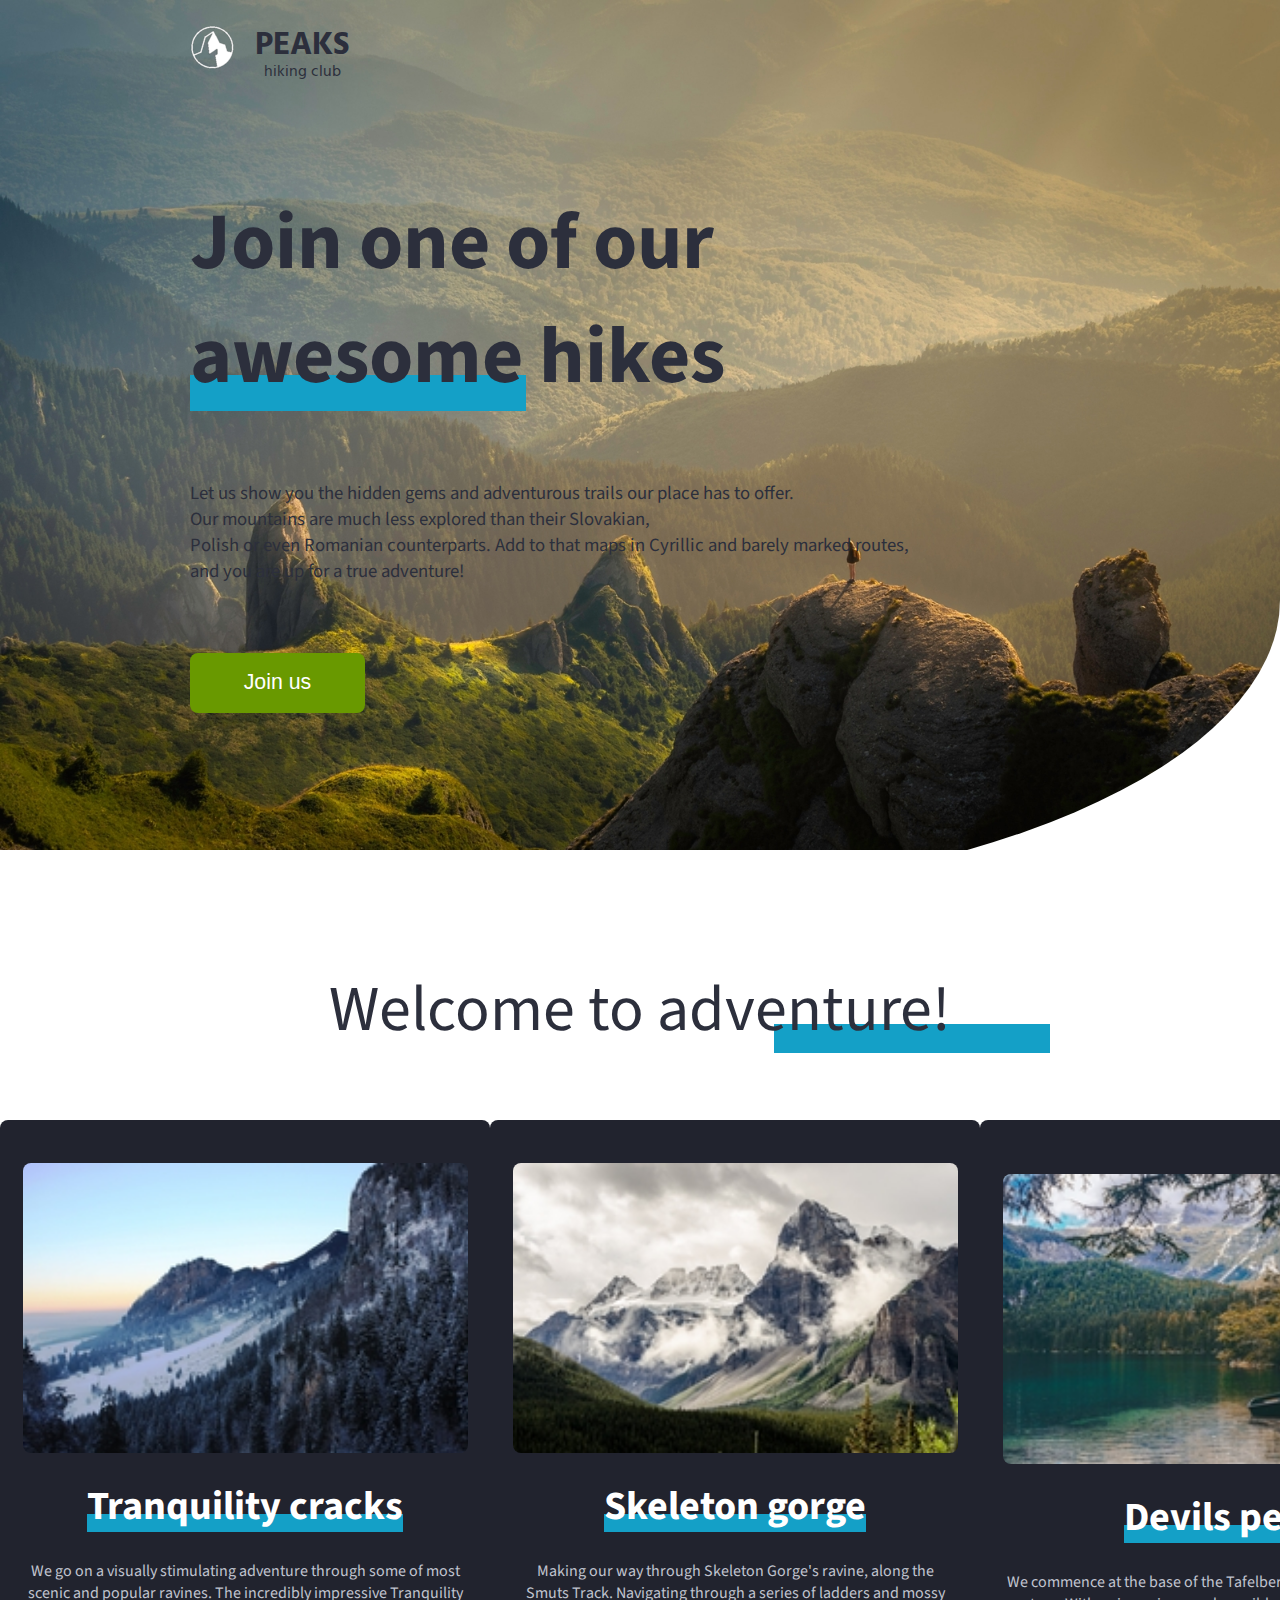
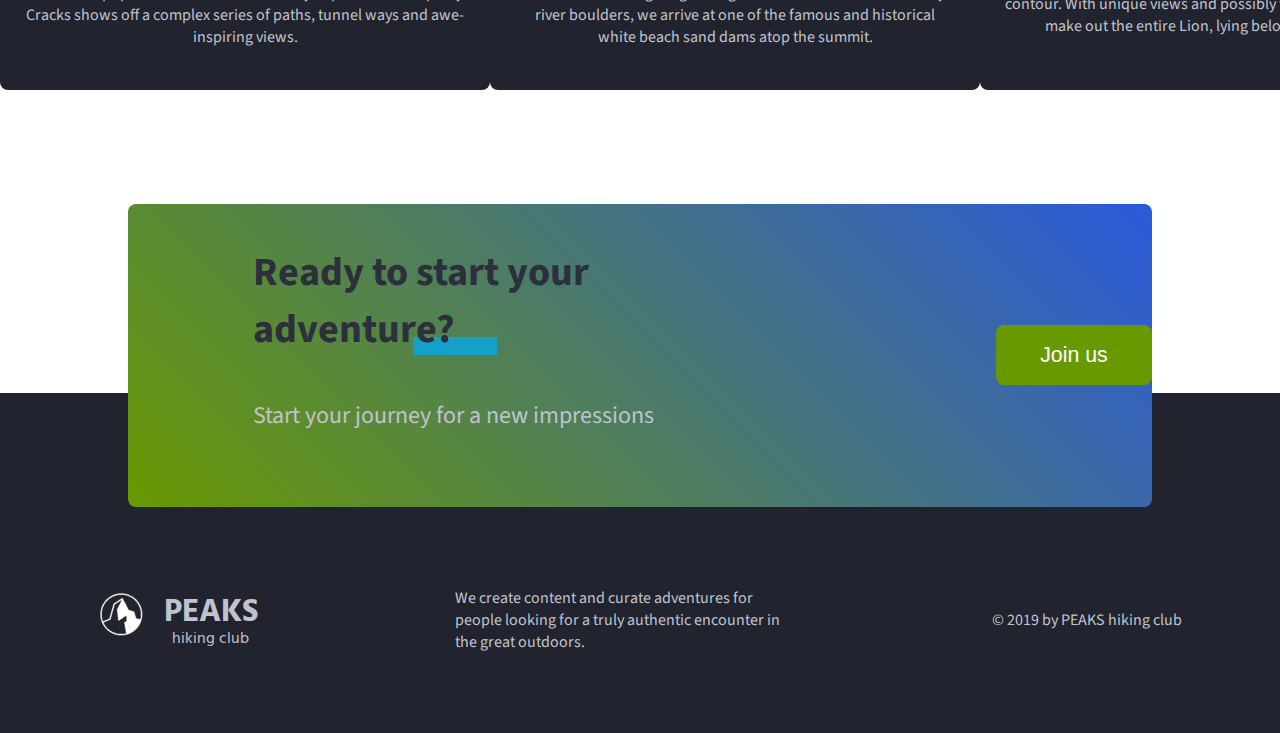
==== HM3/index.html @ 294e7fa9 "done day theme" ====
<!DOCTYPE html>
<html lang="en">

  <head>
    <meta charset="UTF-8">
    <meta name="viewport" content="width=device-width, initial-scale=1.0">
    <meta http-equiv="X-UA-Compatible" content="ie=edge">
    <link href="https://fonts.googleapis.com/css?family=Hind:400,600%7CSource+Sans+Pro:400,600,700%7CFresca" rel="stylesheet"/>

    <!-- Styles should be switched here: -->

    <link rel="stylesheet" type="text/css" href="css/style1.css">
<!--     <link rel="stylesheet" type="text/css" href="css/style2.css">-->

    <title>PEAKS hiking club</title>
  </head>

  <body>
    <header class="header">
      <div class="header-wrap">
        <div class="landing-logo">
          <img src="img/m-logo.png" alt="logo" />
          <p>PEAKS<span>hiking club</span></p>
        </div>
        <p class="header_heading">
          Join one of our awesome hikes
        </p>
        <p class="header_text">
          Let us show you the hidden gems and adventurous trails our place has to offer.
          Our mountains are much less explored than their Slovakian,
          Polish or even Romanian counterparts. Add to that maps in Cyrillic and barely marked routes,
          and you are up for a true adventure!
        </p>
        <button class="header_button">Join us</button>
      </div>
    </header>
    <main class="section">
      <p class="section_text">
        Welcome to adventure!
      </p>
      <div class="section_card_wrap">
        <div class="section_card">
          <img class="section_card_img"
               src="img/m-1.jpg"
               alt="experts"/>
          <p class="section_card_heading">
            Tranquility cracks
            <span class="section_card_underline"></span>
          </p>
          <p class="section_card_text">
            We go on a visually stimulating adventure through some of most scenic and popular ravines.
            The incredibly impressive Tranquility Cracks shows off a complex series of paths, tunnel ways and awe-inspiring views.
          </p>
        </div>
        <div class="section_card">
          <img class="section_card_img"
               src="img/m-2.jpg"
               alt="content formats"/>
          <p class="section_card_heading">
            Skeleton gorge
            <span class="section_card_underline"></span>
          </p>
          <p class="section_card_text">
            Making our way through Skeleton Gorge's ravine, along the Smuts Track.
            Navigating through a series of ladders and mossy river boulders, we arrive at one of the famous and historical white beach sand dams atop the summit.
          </p>
        </div>
        <div class="section_card">
          <img class="section_card_img"
               src="img/m-3.jpg"
               alt="certificate"/>
          <p class="section_card_heading">
            Devils peak
            <span class="section_card_underline"></span>
          </p>
          <p class="section_card_text">
            We commence at the base of the Tafelberg start point walking the contour.
            With unique views and possibly the best vantage point to make out the entire Lion, lying below Table Mountain.
          </p>
        </div>
      </div>
      <div class="section_banner">
        <div class="section_banner_text_wrap">
          <p class="section_banner_heading">
            Ready to start your adventure?
          </p>
          <p class="section_banner_text">
            Start your journey for a new impressions
          </p>
        </div>
        <button class="section_banner_button">Join us</button>
      </div>
    </main>
    <footer class="footer">
      <div class="footer-wrap">
        <div class="footer_logo landing-logo">
          <img src="img/m-logo.png" alt="logo" />
          <p>PEAKS<span>hiking club</span></p>
        </div>
        <p class="footer_text">
          We create content  and curate adventures for  people looking for a truly authentic encounter in the great outdoors.
        </p>
        <span class="footer-cr">
          &copy; 2019 by PEAKS hiking club
        </span>
      </div>
    </footer>
  </body>

</html>
---- HM3/css/style1.css ----
body {
  color: #2c2f3c;
  font-family: "Source Sans Pro", sans-serif;
  margin: 0; }

.landing-logo {
  font-family: "Hind", sans-serif;
  display: flex; }
  .landing-logo img {
    max-width: 45px;
    max-height: 45px;
    margin-top: 25px; }
  .landing-logo p {
    font-size: 24pt;
    padding-left: 20px;
    margin-top: 20px;
    font-weight: bold; }
    .landing-logo p span {
      font-weight: normal;
      line-height: 0.2em;
      font-size: 12pt;
      text-align: center;
      display: block; }

header {
  background: url(../img/m-h-day.jpg) no-repeat;
  background-size: 100%;
  height: 100vh;
  border-radius: 0 0 700px/300px 0; }
  header .header-wrap {
    margin-left: 190px; }
    header .header-wrap .header_heading {
      font-weight: bold;
      width: 600px;
      font-size: 60pt;
      margin-bottom: 0.5em;
      position: relative;
      z-index: 0; }
    header .header-wrap .header_heading::after {
      content: "";
      height: 0.45em;
      background: #14a0c7;
      position: absolute;
      bottom: 3px;
      left: 0;
      z-index: -1;
      width: 4.2em; }
    header .header-wrap .header_text {
      white-space: pre-line;
      font-size: 14pt; }
    header .header-wrap .header_button {
      background-color: #699900;
      border: #699900;
      color: #ffffff;
      height: 60px;
      width: 175px;
      border-radius: 8px;
      font-size: 16pt;
      margin-top: 50px; }
      header .header-wrap .header_button:hover {
        background-color: #8ccc00; }
      header .header-wrap .header_button:active {
        background-color: #7bb300; }

main .section_text {
  text-align: center;
  font-size: 48pt;
  position: relative; }
  main .section_text::after {
    content: "";
    height: 0.45em;
    background: #14a0c7;
    position: absolute;
    bottom: 3px;
    left: 12.1em;
    z-index: -1;
    width: 4.3em; }
main .section_card_wrap {
  display: flex;
  justify-content: space-around;
  text-align: center; }
  main .section_card_wrap .section_card {
    background-color: #21232e;
    border-radius: 8px;
    width: 490px;
    height: 570px;
    display: flex;
    flex-direction: column;
    justify-content: center;
    align-items: center; }
    main .section_card_wrap .section_card img {
      height: 290px;
      width: 445px;
      border-radius: 8px;
      margin: 25px; }
    main .section_card_wrap .section_card .section_card_heading {
      color: #ffffff;
      text-align: center;
      font-size: 30pt;
      font-weight: bold;
      margin: 0;
      position: relative;
      z-index: 0;
      width: max-content; }
      main .section_card_wrap .section_card .section_card_heading::after {
        content: "";
        height: 0.45em;
        background: #14a0c7;
        position: absolute;
        bottom: 3px;
        left: 0;
        z-index: -1;
        width: 100%; }
    main .section_card_wrap .section_card .section_card_text {
      color: #c0c3ce;
      padding: 25px;
      margin: 0; }
main .section_banner {
  background: linear-gradient(45deg, #699900, #2b59dc);
  border-radius: 8px;
  width: 80vw;
  position: relative;
  left: 10vw;
  top: 113.5px;
  display: flex;
  align-items: center; }
  main .section_banner .section_banner_text_wrap {
    padding-left: 125px;
    padding-bottom: 50px; }
    main .section_banner .section_banner_text_wrap .section_banner_heading {
      font-size: 30pt;
      font-weight: bold;
      position: relative;
      z-index: 0; }
      main .section_banner .section_banner_text_wrap .section_banner_heading::after {
        content: "";
        height: 0.45em;
        background: #14a0c7;
        position: absolute;
        bottom: 3px;
        left: 4em;
        z-index: -1;
        width: 2.1em; }
    main .section_banner .section_banner_text_wrap .section_banner_text {
      font-size: 18pt;
      color: #c0c3ce; }
  main .section_banner .section_banner_button {
    background-color: #699900;
    border: #699900;
    color: #ffffff;
    height: 60px;
    width: 175px;
    border-radius: 8px;
    font-size: 16pt;
    margin-left: 260px; }
    main .section_banner .section_banner_button:hover {
      background-color: #8ccc00; }
    main .section_banner .section_banner_button:active {
      background-color: #7bb300; }

footer {
  background-color: #21232e;
  color: #c0c3ce; }
  footer .footer-wrap {
    display: flex;
    justify-content: space-around;
    align-items: center;
    padding: 173.5px 0 60px 0; }
    footer .footer-wrap .footer_text {
      text-align: left;
      width: 340px; }
---- HM3/css/style2.css ----
body {
  color: #2c2f3c;
  font-family: "Source Sans Pro", sans-serif;
  margin: 0; }

.landing-logo {
  font-family: "Hind", sans-serif;
  display: flex; }
  .landing-logo img {
    max-width: 45px;
    max-height: 45px;
    margin-top: 25px; }
  .landing-logo p {
    font-size: 24pt;
    padding-left: 20px;
    margin-top: 20px;
    font-weight: bold; }
    .landing-logo p span {
      font-weight: normal;
      line-height: 0.2em;
      font-size: 12pt;
      text-align: center;
      display: block; }

header {
  background: url(../img/m-h-day.jpg) no-repeat;
  background-size: 100%;
  height: 100vh;
  border-radius: 0 0 700px/300px 0; }
  header .header-wrap {
    margin-left: 190px; }
    header .header-wrap .header_heading {
      font-weight: bold;
      width: 600px;
      font-size: 60pt;
      margin-bottom: 0.5em;
      position: relative;
      z-index: 0; }
    header .header-wrap .header_heading::after {
      content: "";
      height: 0.45em;
      background: #14a0c7;
      position: absolute;
      bottom: 3px;
      left: 0;
      z-index: -1;
      width: 4.2em; }
    header .header-wrap .header_text {
      white-space: pre-line;
      font-size: 14pt; }
    header .header-wrap .header_button {
      background-color: #699900;
      border: #699900;
      color: #ffffff;
      height: 60px;
      width: 175px;
      border-radius: 8px;
      font-size: 16pt;
      margin-top: 50px; }
      header .header-wrap .header_button:hover {
        background-color: #8ccc00; }
      header .header-wrap .header_button:active {
        background-color: #7bb300; }

main .section_text {
  text-align: center;
  font-size: 48pt;
  position: relative; }
  main .section_text::after {
    content: "";
    height: 0.45em;
    background: #14a0c7;
    position: absolute;
    bottom: 3px;
    left: 12.1em;
    z-index: -1;
    width: 4.3em; }
main .section_card_wrap {
  display: flex;
  justify-content: space-around;
  text-align: center; }
  main .section_card_wrap .section_card {
    background-color: #21232e;
    border-radius: 8px;
    width: 490px;
    height: 570px;
    display: flex;
    flex-direction: column;
    justify-content: center;
    align-items: center; }
    main .section_card_wrap .section_card img {
      height: 290px;
      width: 445px;
      border-radius: 8px;
      margin: 25px; }
    main .section_card_wrap .section_card .section_card_heading {
      color: #ffffff;
      text-align: center;
      font-size: 30pt;
      font-weight: bold;
      margin: 0;
      position: relative;
      z-index: 0;
      width: max-content; }
      main .section_card_wrap .section_card .section_card_heading::after {
        content: "";
        height: 0.45em;
        background: #14a0c7;
        position: absolute;
        bottom: 3px;
        left: 0;
        z-index: -1;
        width: 100%; }
    main .section_card_wrap .section_card .section_card_text {
      color: #c0c3ce;
      padding: 25px;
      margin: 0; }
main .section_banner {
  background: linear-gradient(45deg, #699900, #2b59dc);
  border-radius: 8px;
  width: 80vw;
  position: relative;
  left: 10vw;
  top: 113.5px;
  display: flex;
  align-items: center; }
  main .section_banner .section_banner_text_wrap {
    padding-left: 125px;
    padding-bottom: 50px; }
    main .section_banner .section_banner_text_wrap .section_banner_heading {
      font-size: 30pt;
      font-weight: bold;
      position: relative;
      z-index: 0; }
      main .section_banner .section_banner_text_wrap .section_banner_heading::after {
        content: "";
        height: 0.45em;
        background: #14a0c7;
        position: absolute;
        bottom: 3px;
        left: 4em;
        z-index: -1;
        width: 2.1em; }
    main .section_banner .section_banner_text_wrap .section_banner_text {
      font-size: 18pt;
      color: #c0c3ce; }
  main .section_banner .section_banner_button {
    background-color: #699900;
    border: #699900;
    color: #ffffff;
    height: 60px;
    width: 175px;
    border-radius: 8px;
    font-size: 16pt;
    margin-left: 260px; }
    main .section_banner .section_banner_button:hover {
      background-color: #8ccc00; }
    main .section_banner .section_banner_button:active {
      background-color: #7bb300; }

footer {
  background-color: #21232e;
  color: #c0c3ce; }
  footer .footer-wrap {
    display: flex;
    justify-content: space-around;
    align-items: center;
    padding: 173.5px 0 60px 0; }
    footer .footer-wrap .footer_text {
      text-align: left;
      width: 340px; }
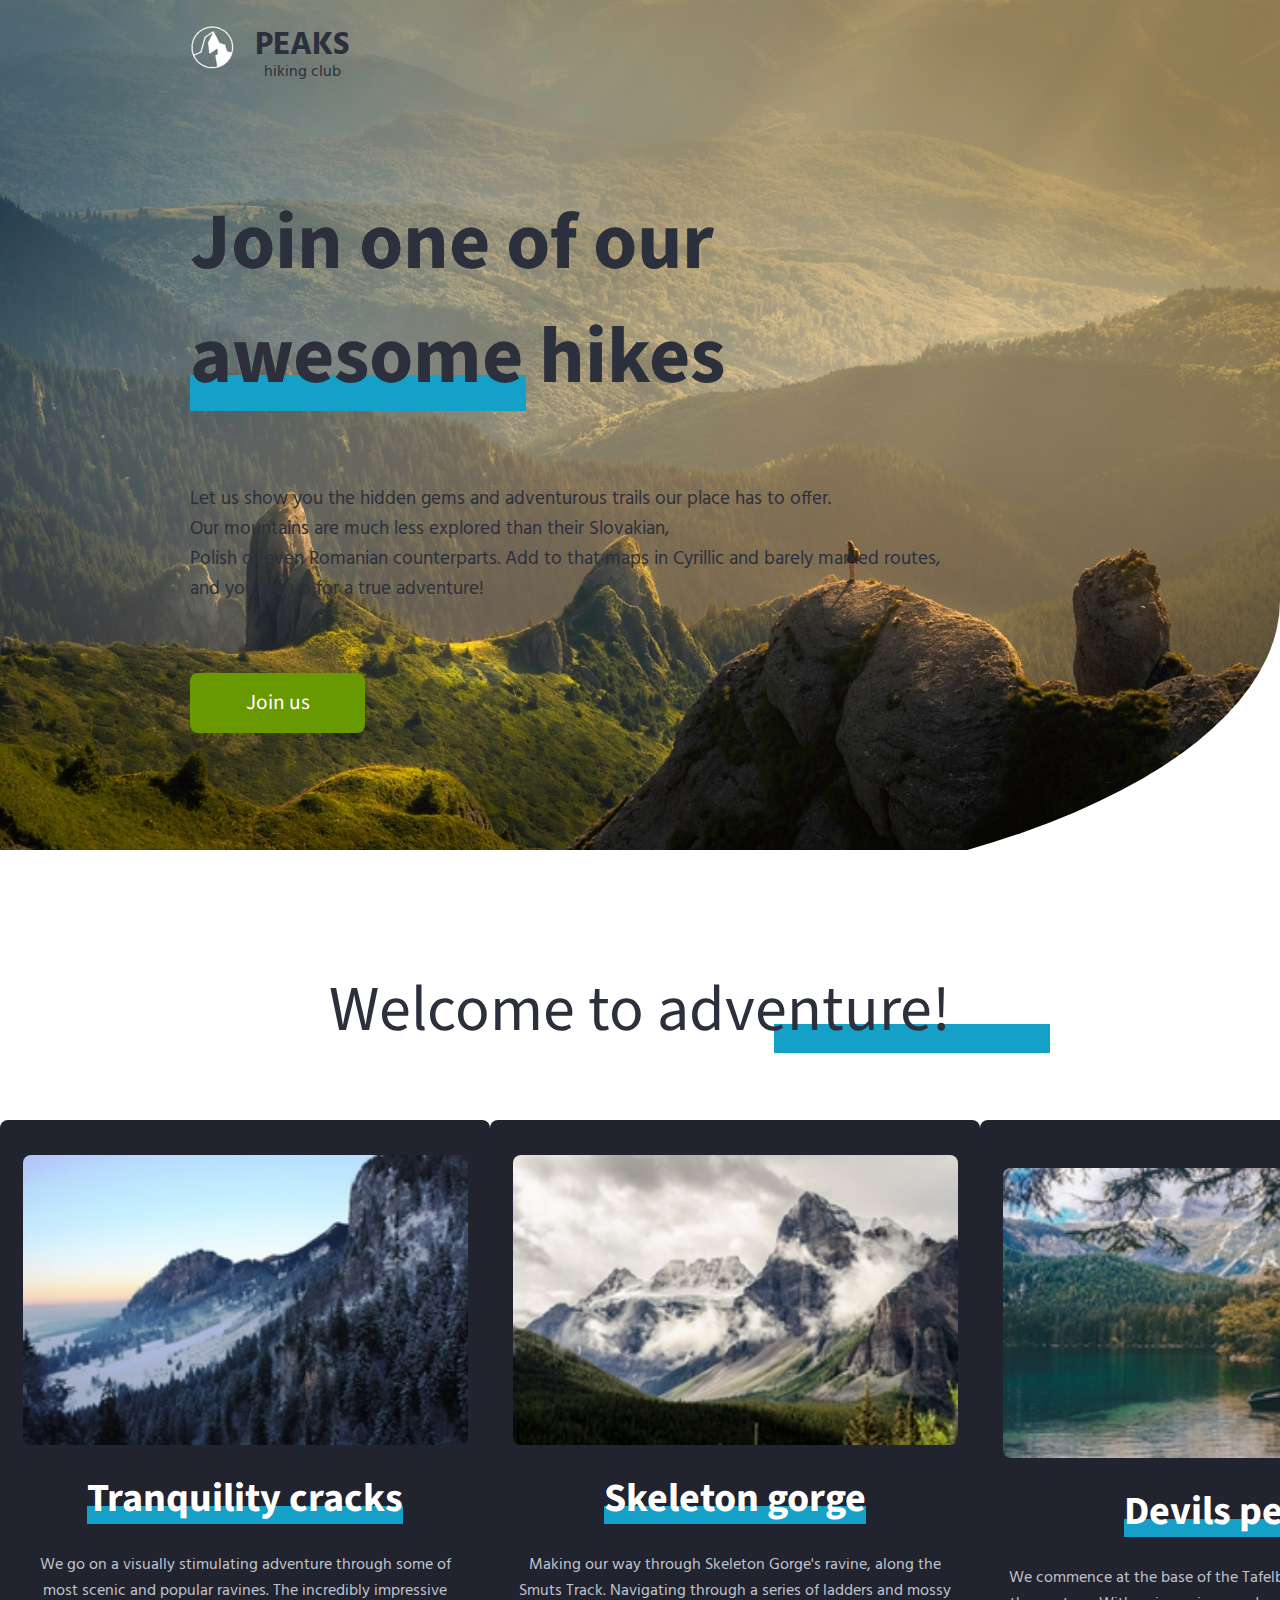
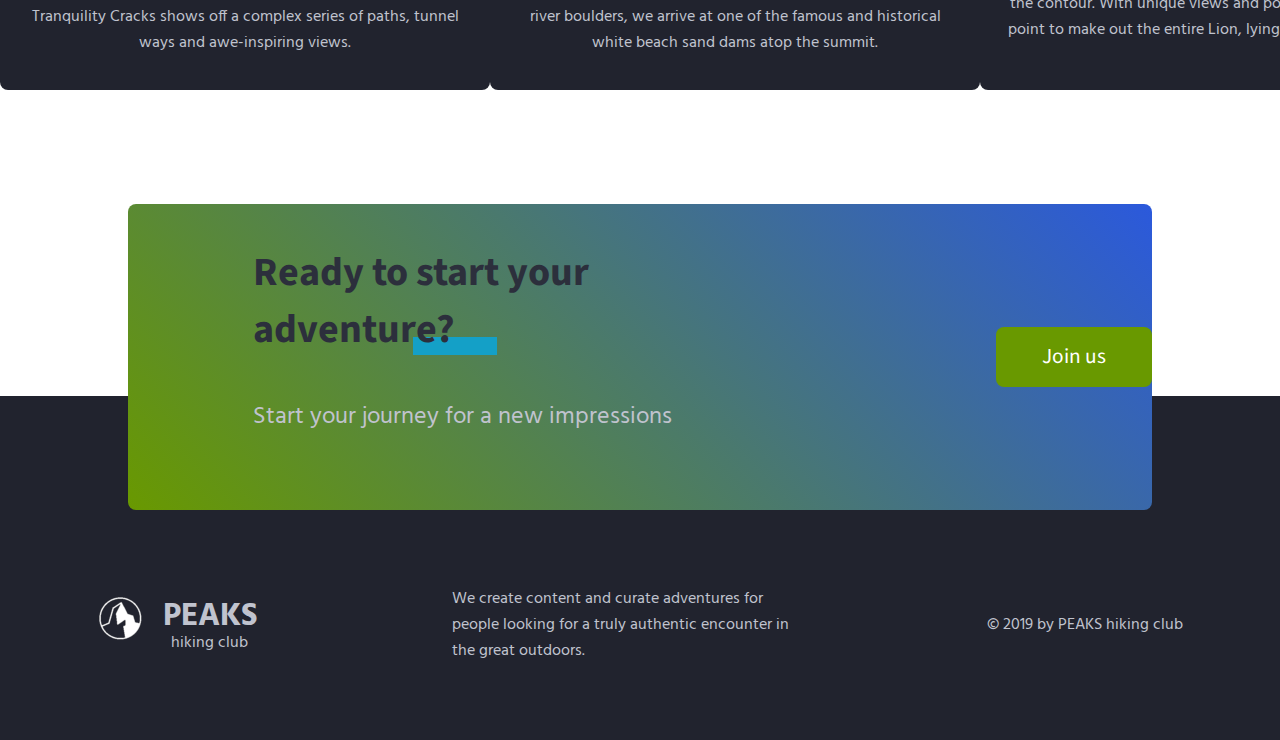
==== commit 1e7ff34b: "fix fonts and split variables" ====
--- a/HM3/index.html
+++ b/HM3/index.html
@@ -10,7 +10,7 @@
     <!-- Styles should be switched here: -->
 
     <link rel="stylesheet" type="text/css" href="css/style1.css">
-<!--     <link rel="stylesheet" type="text/css" href="css/style2.css">-->
+    <!-- <link rel="stylesheet" type="text/css" href="css/style2.css"> -->
 
     <title>PEAKS hiking club</title>
   </head>
--- a/HM3/css/style1.css
+++ b/HM3/css/style1.css
@@ -1,6 +1,7 @@
 body {
+  background-color: #ffffff;
   color: #2c2f3c;
-  font-family: "Source Sans Pro", sans-serif;
+  font-family: "Hind", sans-serif;
   margin: 0; }
 
 .landing-logo {
@@ -30,6 +31,7 @@
   header .header-wrap {
     margin-left: 190px; }
     header .header-wrap .header_heading {
+      font-family: "Source Sans Pro", sans-serif;
       font-weight: bold;
       width: 600px;
       font-size: 60pt;
@@ -49,6 +51,7 @@
       white-space: pre-line;
       font-size: 14pt; }
     header .header-wrap .header_button {
+      font-family: "Source Sans Pro", sans-serif;
       background-color: #699900;
       border: #699900;
       color: #ffffff;
@@ -63,6 +66,7 @@
         background-color: #7bb300; }
 
 main .section_text {
+  font-family: "Source Sans Pro", sans-serif;
   text-align: center;
   font-size: 48pt;
   position: relative; }
@@ -94,6 +98,7 @@
       border-radius: 8px;
       margin: 25px; }
     main .section_card_wrap .section_card .section_card_heading {
+      font-family: "Source Sans Pro", sans-serif;
       color: #ffffff;
       text-align: center;
       font-size: 30pt;
@@ -128,6 +133,7 @@
     padding-left: 125px;
     padding-bottom: 50px; }
     main .section_banner .section_banner_text_wrap .section_banner_heading {
+      font-family: "Source Sans Pro", sans-serif;
       font-size: 30pt;
       font-weight: bold;
       position: relative;
@@ -145,6 +151,7 @@
       font-size: 18pt;
       color: #c0c3ce; }
   main .section_banner .section_banner_button {
+    font-family: "Source Sans Pro", sans-serif;
     background-color: #699900;
     border: #699900;
     color: #ffffff;
